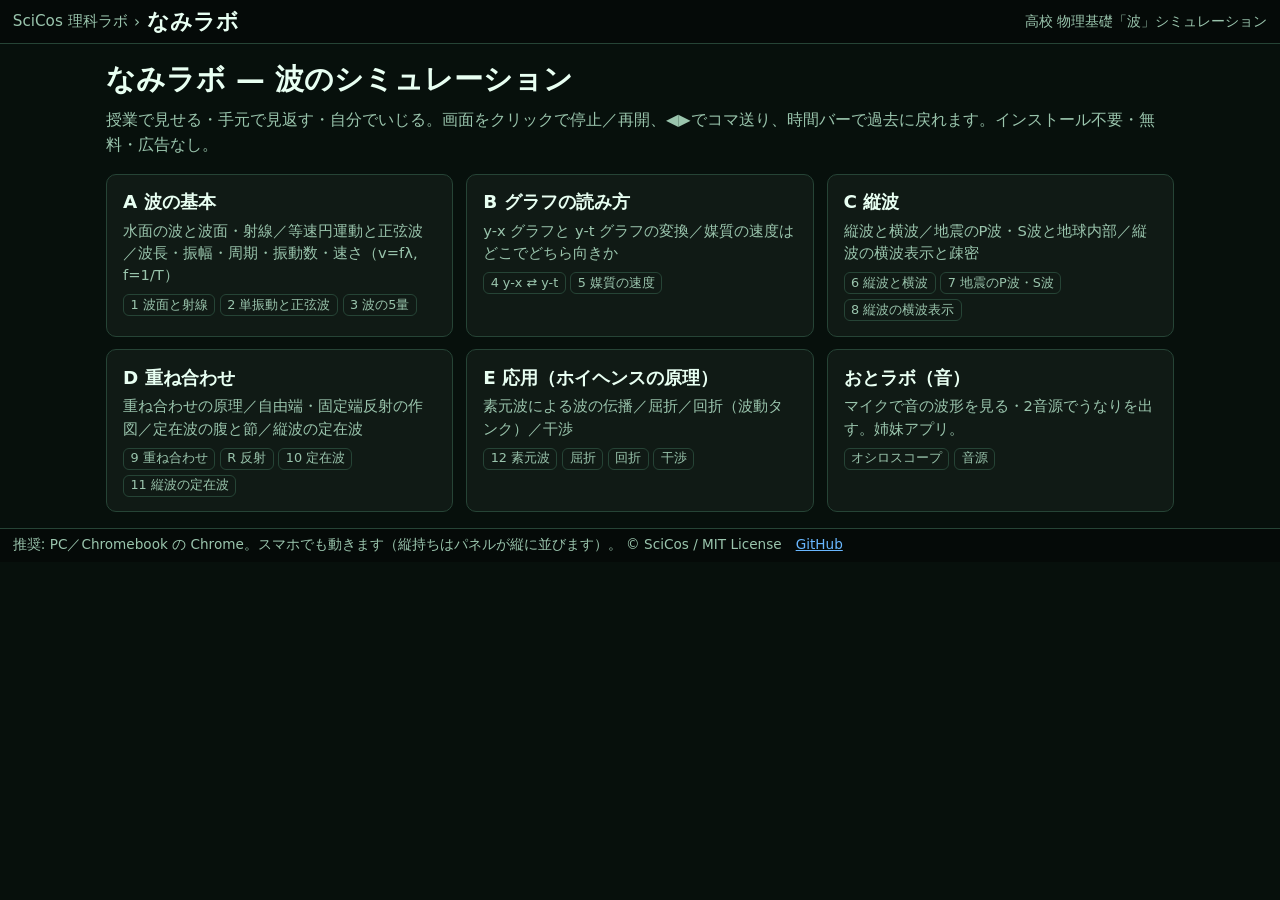
==== index.html @ 254f8e30 "feat: なみラボ v0 — 共通ライブラリ・TOP・ページA(波面と射線/単振動/波の5量)・SPEC Co-Authored-By: Claude Fable 5.1 <noreply@anth" ====
<!doctype html>
<html lang="ja">
<head>
<meta charset="utf-8">
<meta name="viewport" content="width=device-width, initial-scale=1">
<title>なみラボ - Nami Lab</title>
<link rel="stylesheet" href="common.css">
<style>
  body{overflow:auto}
  h1{margin:0;font-size:clamp(1.3rem,3vw,1.8rem)}
  .hero{padding:1rem 1rem 0;max-width:1100px;margin:0 auto;width:100%}
  .hero p{color:var(--muted);margin:.4rem 0 0;line-height:1.6}
</style>
</head>
<body>
  <header class="top">
    <div class="crumb"><a href="../scicos-lab/">SciCos 理科ラボ</a> › <span class="title">なみラボ</span></div>
    <span class="right">高校 物理基礎「波」シミュレーション</span>
  </header>
  <div class="hero">
    <h1>なみラボ — 波のシミュレーション</h1>
    <p>授業で見せる・手元で見返す・自分でいじる。画面をクリックで停止／再開、◀▶でコマ送り、時間バーで過去に戻れます。インストール不要・無料・広告なし。</p>
  </div>
  <div class="cards">
    <a class="card" href="basic.html"><h2>A 波の基本</h2><p>水面の波と波面・射線／等速円運動と正弦波／波長・振幅・周期・振動数・速さ（v=fλ, f=1/T）</p>
      <div class="tabsList"><span>1 波面と射線</span><span>2 単振動と正弦波</span><span>3 波の5量</span></div></a>
    <a class="card" href="graph.html"><h2>B グラフの読み方</h2><p>y-x グラフと y-t グラフの変換／媒質の速度はどこでどちら向きか</p>
      <div class="tabsList"><span>4 y-x ⇄ y-t</span><span>5 媒質の速度</span></div></a>
    <a class="card" href="longitudinal.html"><h2>C 縦波</h2><p>縦波と横波／地震のP波・S波と地球内部／縦波の横波表示と疎密</p>
      <div class="tabsList"><span>6 縦波と横波</span><span>7 地震のP波・S波</span><span>8 縦波の横波表示</span></div></a>
    <a class="card" href="superpose.html"><h2>D 重ね合わせ</h2><p>重ね合わせの原理／自由端・固定端反射の作図／定在波の腹と節／縦波の定在波</p>
      <div class="tabsList"><span>9 重ね合わせ</span><span>R 反射</span><span>10 定在波</span><span>11 縦波の定在波</span></div></a>
    <a class="card" href="applied.html"><h2>E 応用（ホイヘンスの原理）</h2><p>素元波による波の伝播／屈折／回折（波動タンク）／干渉</p>
      <div class="tabsList"><span>12 素元波</span><span>屈折</span><span>回折</span><span>干渉</span></div></a>
    <a class="card" href="https://torao-cos.github.io/oto-lab/"><h2>おとラボ（音）</h2><p>マイクで音の波形を見る・2音源でうなりを出す。姉妹アプリ。</p>
      <div class="tabsList"><span>オシロスコープ</span><span>音源</span></div></a>
  </div>
  <footer>推奨: PC／Chromebook の Chrome。スマホでも動きます（縦持ちはパネルが縦に並びます）。 © SciCos / MIT License　<a href="https://github.com/Torao-cos/nami-lab">GitHub</a></footer>
</body>
</html>
---- common.css ----
/* なみラボ 共通スタイル（おとラボと同パレット） */
:root{
  --bg:#07100c; --panel:#101a15; --panel2:#14231c; --line:#264436;
  --text:#e8fff2; --muted:#9ac5ad; --green:#54ff8a; --green2:#1fb85a;
  --red:#ff6b6b; --yellow:#ffd166; --blue:#69b7ff; --orange:#ffa64d; --purple:#c792ff; --cyan:#4dd0e1;
}
*{box-sizing:border-box}
[hidden]{display:none !important}
html{height:100%}
body{margin:0;min-height:100%;background:var(--bg);color:var(--text);font-family:system-ui,-apple-system,"Segoe UI","Hiragino Sans","Noto Sans JP",sans-serif}
body{display:flex;flex-direction:column;overflow-x:hidden}
button,input,select{font:inherit}
button{border:1px solid var(--line);background:var(--panel2);color:var(--text);border-radius:8px;padding:.5rem .75rem;cursor:pointer;line-height:1.2}
button:active{transform:translateY(1px)}
button.active{background:var(--green2);border-color:var(--green);color:#001b0a}
button.primary{background:var(--green2);border-color:var(--green);color:#001b0a;font-weight:800}
a{color:var(--blue)}

/* ヘッダー */
header.top{display:flex;align-items:center;gap:.6rem;padding:.45rem .8rem;background:#050a08;border-bottom:1px solid var(--line);flex-wrap:wrap}
header.top .crumb{color:var(--muted);font-size:.95rem;display:flex;gap:.4rem;align-items:center;flex-wrap:wrap}
header.top .crumb a{color:var(--muted);text-decoration:none}
header.top .crumb a:hover{color:var(--text)}
header.top .title{font-weight:900;font-size:clamp(1.05rem,2.4vw,1.35rem);color:var(--text)}
header.top .right{margin-left:auto;color:var(--muted);font-size:.85rem}

/* タブ */
nav.tabs{display:flex;gap:.45rem;padding:.5rem .65rem;background:#050a08;border-bottom:1px solid var(--line);overflow-x:auto}
nav.tabs button{flex:1 0 auto;font-weight:800;font-size:clamp(.95rem,2.2vw,1.15rem);white-space:nowrap}

/* ビュー */
main{flex:1 0 auto;display:flex;flex-direction:column}
.view{display:none;flex:1;min-height:0;flex-direction:column;padding:.6rem;gap:.55rem}
.view.show{display:flex}

/* 描画面（グリッド） */
.stage{display:grid;gap:.55rem;grid-template-columns:1fr;flex:1 0 auto;min-height:0}
.stage.cols2{grid-template-columns:1fr 1fr}
.stage.cols3{grid-template-columns:1fr 1fr 1fr}
.stage.hasMax{grid-template-columns:1fr !important}
.panel{position:relative;background:var(--panel);border:1px solid var(--line);border-radius:8px;display:flex;flex-direction:column;overflow:hidden;min-height:200px}
.panel.max{min-height:70vh}
.panel.hiddenByMax{display:none}
.panelTitle{padding:.3rem .6rem;font-size:.9rem;font-weight:700;color:var(--muted);border-bottom:1px solid var(--line);background:#0b1510;cursor:pointer;user-select:none;-webkit-user-select:none}
.panel canvas{display:block;width:100%;flex:1 1 0;height:0;min-height:160px;touch-action:none;background:#020503;cursor:pointer}
.panel .overlay{position:absolute;right:.5rem;top:.35rem;pointer-events:none;color:var(--yellow);font-weight:800;font-size:clamp(.95rem,2vw,1.2rem);text-shadow:0 0 6px #000}
.panel .overlayTL{position:absolute;left:.5rem;top:2rem;pointer-events:none;color:var(--muted);font-size:.85rem;text-shadow:0 0 6px #000}
.status{position:absolute;left:.6rem;top:.35rem;color:var(--yellow);font-weight:800;background:rgba(0,0,0,.5);padding:.2rem .45rem;border-radius:6px;pointer-events:none;font-size:.9rem}

/* 時間バー */
.timebar{display:flex;gap:.45rem;align-items:center;flex-wrap:wrap;padding:.45rem .55rem;border:1px solid var(--line);border-radius:8px;background:#0b1510}
.timebar button{padding:.4rem .65rem;font-weight:800}
.timebar input[type=range]{flex:1;min-width:120px;accent-color:var(--green)}
.timebar .tval{min-width:6.5rem;text-align:right;font-variant-numeric:tabular-nums;color:var(--green);font-weight:800}
.timebar .detailBtn{margin-left:auto}

/* 操作パネル */
.controls{display:flex;gap:.5rem .9rem;align-items:center;flex-wrap:wrap;padding:.5rem .6rem;border:1px solid var(--line);border-radius:8px;background:#0b1510}
.controls.detail{border-style:dashed;background:#0a1210}
.controls .ctl{display:flex;gap:.4rem;align-items:center;flex-wrap:wrap}
.controls .ctlLabel{color:var(--muted);font-size:.92rem;white-space:nowrap}
.controls .sep{width:1px;align-self:stretch;background:var(--line)}
.controls input[type=range]{width:140px;accent-color:var(--green)}
.controls .val{min-width:4.6rem;font-variant-numeric:tabular-nums;color:var(--text);font-weight:700}
.controls input[type=checkbox]{width:1.15rem;height:1.15rem;accent-color:var(--green)}
.controls select{background:#07100c;color:var(--text);border:1px solid var(--line);border-radius:7px;padding:.4rem}
.controls input[type=number]{width:6rem;background:#07100c;color:var(--text);border:1px solid var(--line);border-radius:7px;padding:.4rem}
.controls .note{color:var(--muted);font-size:.85rem;flex-basis:100%}
.controls .readout{font-weight:800;color:var(--yellow);font-variant-numeric:tabular-nums}
.controls .formula{font-family:"Cambria Math","STIX Two Math","Latin Modern Math",Georgia,serif;font-size:clamp(1rem,2.2vw,1.25rem);color:var(--text);flex-basis:100%;line-height:1.7}
.controls .formula b{color:var(--green);font-weight:700}
.swatch{display:inline-block;width:.9rem;height:.9rem;border-radius:3px;vertical-align:-.1rem;margin-right:.25rem}

footer{padding:.45rem .8rem;color:var(--muted);background:#050a08;border-top:1px solid var(--line);font-size:.85rem}

/* TOP（カード） */
.cards{display:grid;grid-template-columns:repeat(auto-fill,minmax(260px,1fr));gap:.8rem;padding:1rem;max-width:1100px;margin:0 auto;width:100%}
.card{display:block;background:var(--panel);border:1px solid var(--line);border-radius:10px;padding:.9rem 1rem;color:var(--text);text-decoration:none}
.card:hover{border-color:var(--green)}
.card h2{margin:0 0 .35rem;font-size:1.15rem}
.card p{margin:0;color:var(--muted);font-size:.92rem;line-height:1.5}
.card .tabsList{margin-top:.5rem;display:flex;flex-wrap:wrap;gap:.3rem}
.card .tabsList span{font-size:.8rem;border:1px solid var(--line);border-radius:6px;padding:.1rem .4rem;color:var(--muted)}
.lead{padding:1rem 1rem 0;max-width:1100px;margin:0 auto;width:100%;color:var(--muted)}

@media (max-width:760px){
  .stage.cols2,.stage.cols3{grid-template-columns:1fr}
  .view{padding:.45rem;gap:.45rem}
  .controls input[type=range]{width:120px}
  .panel{min-height:170px}
  nav.tabs button{font-size:.9rem;padding:.45rem .55rem}
}
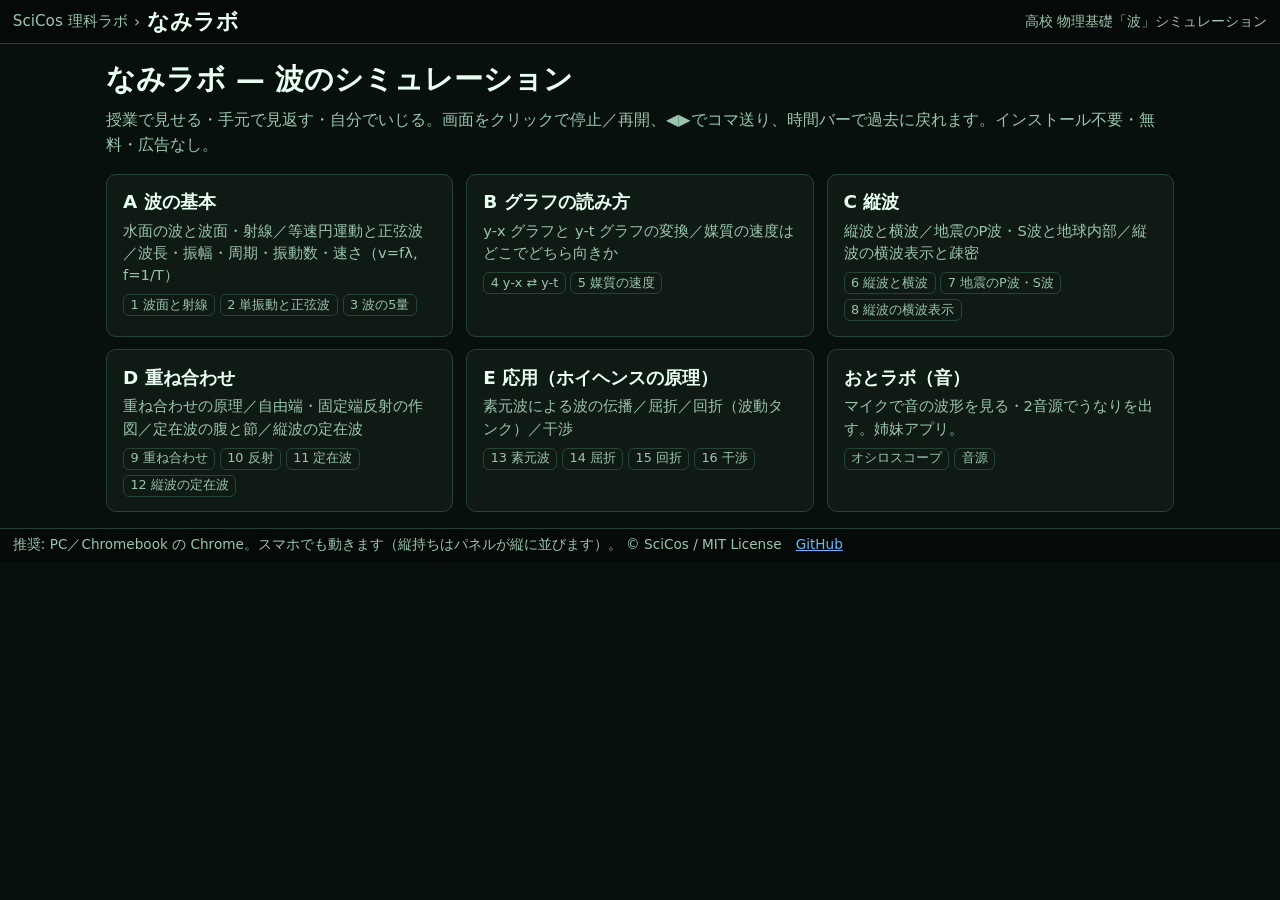
==== commit fcbc2965: "feat: 書体規則（変数斜体・単位立体）を共通化／A: 山の列挙範囲修正・未来波形を詳しくへ／B-5: 媒質の最大速さと波の速さを区別／番号振り直し（10反射〜16干渉）・SPECに鏡像トグル禁止を" ====
--- a/index.html
+++ b/index.html
@@ -29,9 +29,9 @@
     <a class="card" href="longitudinal.html"><h2>C 縦波</h2><p>縦波と横波／地震のP波・S波と地球内部／縦波の横波表示と疎密</p>
       <div class="tabsList"><span>6 縦波と横波</span><span>7 地震のP波・S波</span><span>8 縦波の横波表示</span></div></a>
     <a class="card" href="superpose.html"><h2>D 重ね合わせ</h2><p>重ね合わせの原理／自由端・固定端反射の作図／定在波の腹と節／縦波の定在波</p>
-      <div class="tabsList"><span>9 重ね合わせ</span><span>R 反射</span><span>10 定在波</span><span>11 縦波の定在波</span></div></a>
+      <div class="tabsList"><span>9 重ね合わせ</span><span>10 反射</span><span>11 定在波</span><span>12 縦波の定在波</span></div></a>
     <a class="card" href="applied.html"><h2>E 応用（ホイヘンスの原理）</h2><p>素元波による波の伝播／屈折／回折（波動タンク）／干渉</p>
-      <div class="tabsList"><span>12 素元波</span><span>屈折</span><span>回折</span><span>干渉</span></div></a>
+      <div class="tabsList"><span>13 素元波</span><span>14 屈折</span><span>15 回折</span><span>16 干渉</span></div></a>
     <a class="card" href="https://torao-cos.github.io/oto-lab/"><h2>おとラボ（音）</h2><p>マイクで音の波形を見る・2音源でうなりを出す。姉妹アプリ。</p>
       <div class="tabsList"><span>オシロスコープ</span><span>音源</span></div></a>
   </div>
--- a/common.css
+++ b/common.css
@@ -45,7 +45,7 @@
 .panel canvas{display:block;width:100%;flex:1 1 0;height:0;min-height:160px;touch-action:none;background:#020503;cursor:pointer}
 .panel .overlay{position:absolute;right:.5rem;top:.35rem;pointer-events:none;color:var(--yellow);font-weight:800;font-size:clamp(.95rem,2vw,1.2rem);text-shadow:0 0 6px #000}
 .panel .overlayTL{position:absolute;left:.5rem;top:2rem;pointer-events:none;color:var(--muted);font-size:.85rem;text-shadow:0 0 6px #000}
-.status{position:absolute;left:.6rem;top:.35rem;color:var(--yellow);font-weight:800;background:rgba(0,0,0,.5);padding:.2rem .45rem;border-radius:6px;pointer-events:none;font-size:.9rem}
+.status{position:absolute;left:.6rem;bottom:.5rem;color:var(--yellow);font-weight:800;background:rgba(0,0,0,.5);padding:.2rem .45rem;border-radius:6px;pointer-events:none;font-size:.9rem}
 
 /* 時間バー */
 .timebar{display:flex;gap:.45rem;align-items:center;flex-wrap:wrap;padding:.45rem .55rem;border:1px solid var(--line);border-radius:8px;background:#0b1510}
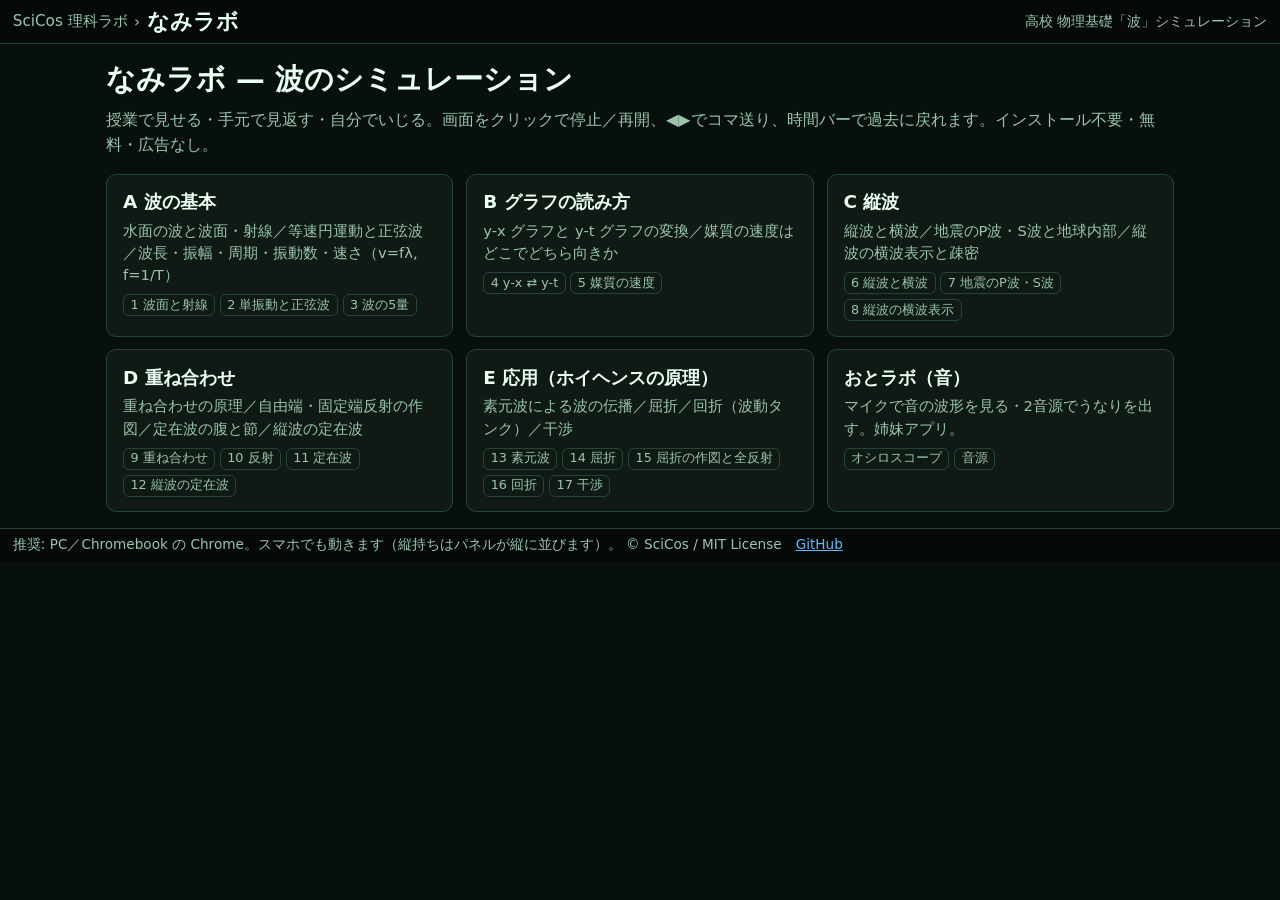
==== commit d841e6a7: "feat: 斜体はセリフ体（Times/Cambria Math）／B-5 速度矢印の長さ＝v·Δt でゴースト波形に一致／SPEC冒頭に設計原則（生徒に思考させる）を明記・E再構成の番号 Co-Au" ====
--- a/index.html
+++ b/index.html
@@ -31,7 +31,7 @@
     <a class="card" href="superpose.html"><h2>D 重ね合わせ</h2><p>重ね合わせの原理／自由端・固定端反射の作図／定在波の腹と節／縦波の定在波</p>
       <div class="tabsList"><span>9 重ね合わせ</span><span>10 反射</span><span>11 定在波</span><span>12 縦波の定在波</span></div></a>
     <a class="card" href="applied.html"><h2>E 応用（ホイヘンスの原理）</h2><p>素元波による波の伝播／屈折／回折（波動タンク）／干渉</p>
-      <div class="tabsList"><span>13 素元波</span><span>14 屈折</span><span>15 回折</span><span>16 干渉</span></div></a>
+      <div class="tabsList"><span>13 素元波</span><span>14 屈折</span><span>15 屈折の作図と全反射</span><span>16 回折</span><span>17 干渉</span></div></a>
     <a class="card" href="https://torao-cos.github.io/oto-lab/"><h2>おとラボ（音）</h2><p>マイクで音の波形を見る・2音源でうなりを出す。姉妹アプリ。</p>
       <div class="tabsList"><span>オシロスコープ</span><span>音源</span></div></a>
   </div>
--- a/common.css
+++ b/common.css
@@ -6,6 +6,8 @@
 }
 *{box-sizing:border-box}
 [hidden]{display:none !important}
+/* 物理の変数＝斜体（数式エディタ風のセリフ体）。単位・関数名は立体のまま */
+i{font-family:"Times New Roman","Cambria Math","STIX Two Math","Latin Modern Math",Times,serif;font-style:italic;font-size:1.08em}
 html{height:100%}
 body{margin:0;min-height:100%;background:var(--bg);color:var(--text);font-family:system-ui,-apple-system,"Segoe UI","Hiragino Sans","Noto Sans JP",sans-serif}
 body{display:flex;flex-direction:column;overflow-x:hidden}
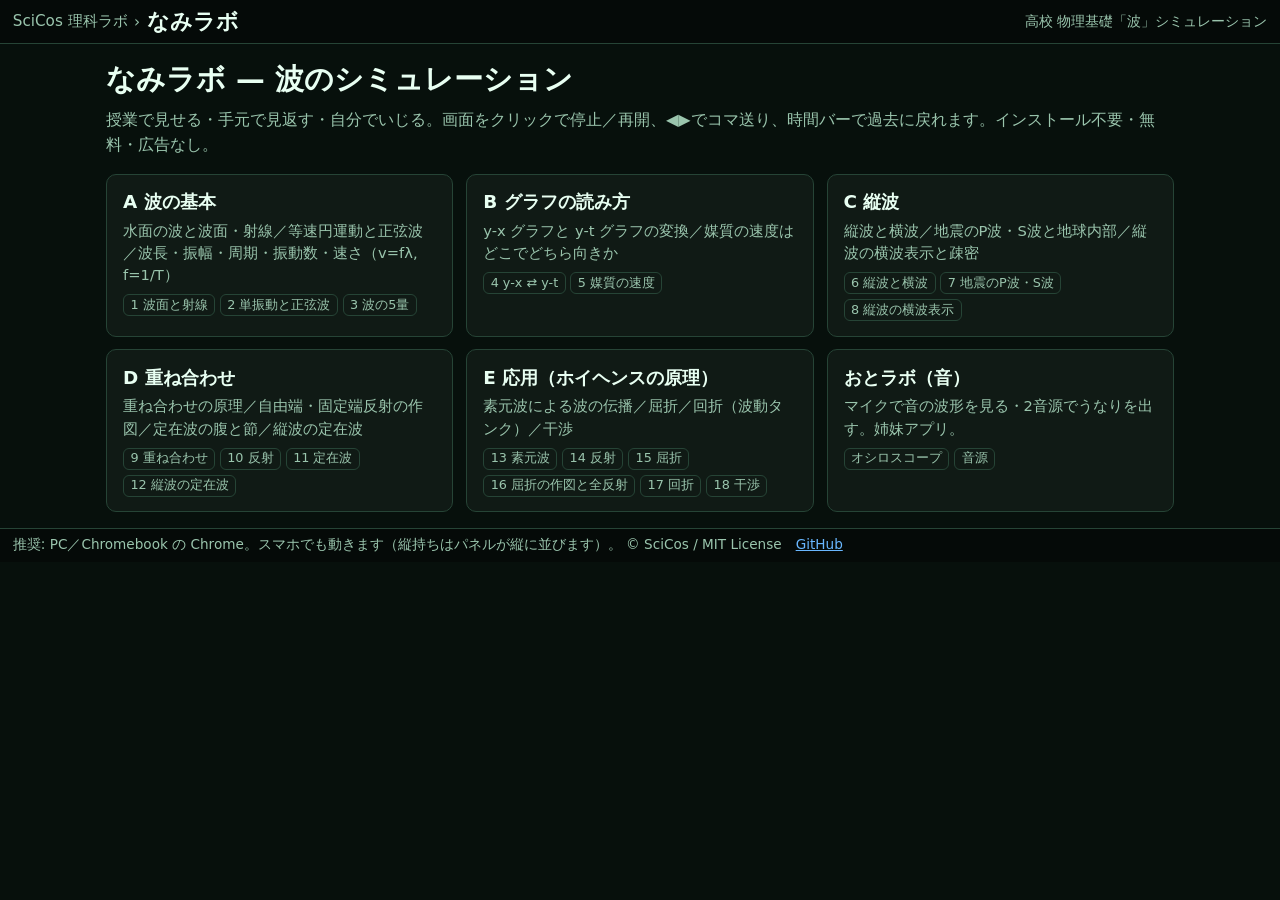
==== commit 57b0920f: "feat(common): 右列レイアウト ctx.layout('side')・時間バーの loop/tMax/timeLabel フック・canStepBack／番号13-18（反射タブ新設） C" ====
--- a/index.html
+++ b/index.html
@@ -31,7 +31,7 @@
     <a class="card" href="superpose.html"><h2>D 重ね合わせ</h2><p>重ね合わせの原理／自由端・固定端反射の作図／定在波の腹と節／縦波の定在波</p>
       <div class="tabsList"><span>9 重ね合わせ</span><span>10 反射</span><span>11 定在波</span><span>12 縦波の定在波</span></div></a>
     <a class="card" href="applied.html"><h2>E 応用（ホイヘンスの原理）</h2><p>素元波による波の伝播／屈折／回折（波動タンク）／干渉</p>
-      <div class="tabsList"><span>13 素元波</span><span>14 屈折</span><span>15 屈折の作図と全反射</span><span>16 回折</span><span>17 干渉</span></div></a>
+      <div class="tabsList"><span>13 素元波</span><span>14 反射</span><span>15 屈折</span><span>16 屈折の作図と全反射</span><span>17 回折</span><span>18 干渉</span></div></a>
     <a class="card" href="https://torao-cos.github.io/oto-lab/"><h2>おとラボ（音）</h2><p>マイクで音の波形を見る・2音源でうなりを出す。姉妹アプリ。</p>
       <div class="tabsList"><span>オシロスコープ</span><span>音源</span></div></a>
   </div>
--- a/common.css
+++ b/common.css
@@ -34,6 +34,18 @@
 main{flex:1 0 auto;display:flex;flex-direction:column}
 .view{display:none;flex:1;min-height:0;flex-direction:column;padding:.6rem;gap:.55rem}
 .view.show{display:flex}
+
+/* 操作子を右列に置くレイアウト（大きな1枚の図が主役のタブ用: ctx.layout('side')） */
+.view.side.show{display:grid;grid-template-columns:minmax(0,1fr) minmax(230px,300px);grid-template-areas:"stage ctl" "bar bar" "detail detail";align-items:stretch}
+.view.side .stage{grid-area:stage;min-height:0}
+.view.side .timebar{grid-area:bar}
+.view.side .controls:not(.detail){grid-area:ctl;flex-direction:column;align-items:stretch;overflow:auto;align-content:flex-start}
+.view.side .controls:not(.detail) .ctl{flex-direction:row;flex-wrap:wrap}
+.view.side .controls:not(.detail) input[type=range]{flex:1;min-width:0;width:auto}
+.view.side .controls:not(.detail) .note{flex-basis:auto}
+.view.side .controls:not(.detail) .sep{width:auto;height:1px;align-self:auto}
+.view.side .controls.detail{grid-area:detail}
+@media (max-width:760px){.view.side.show{display:flex}}
 
 /* 描画面（グリッド） */
 .stage{display:grid;gap:.55rem;grid-template-columns:1fr;flex:1 0 auto;min-height:0}
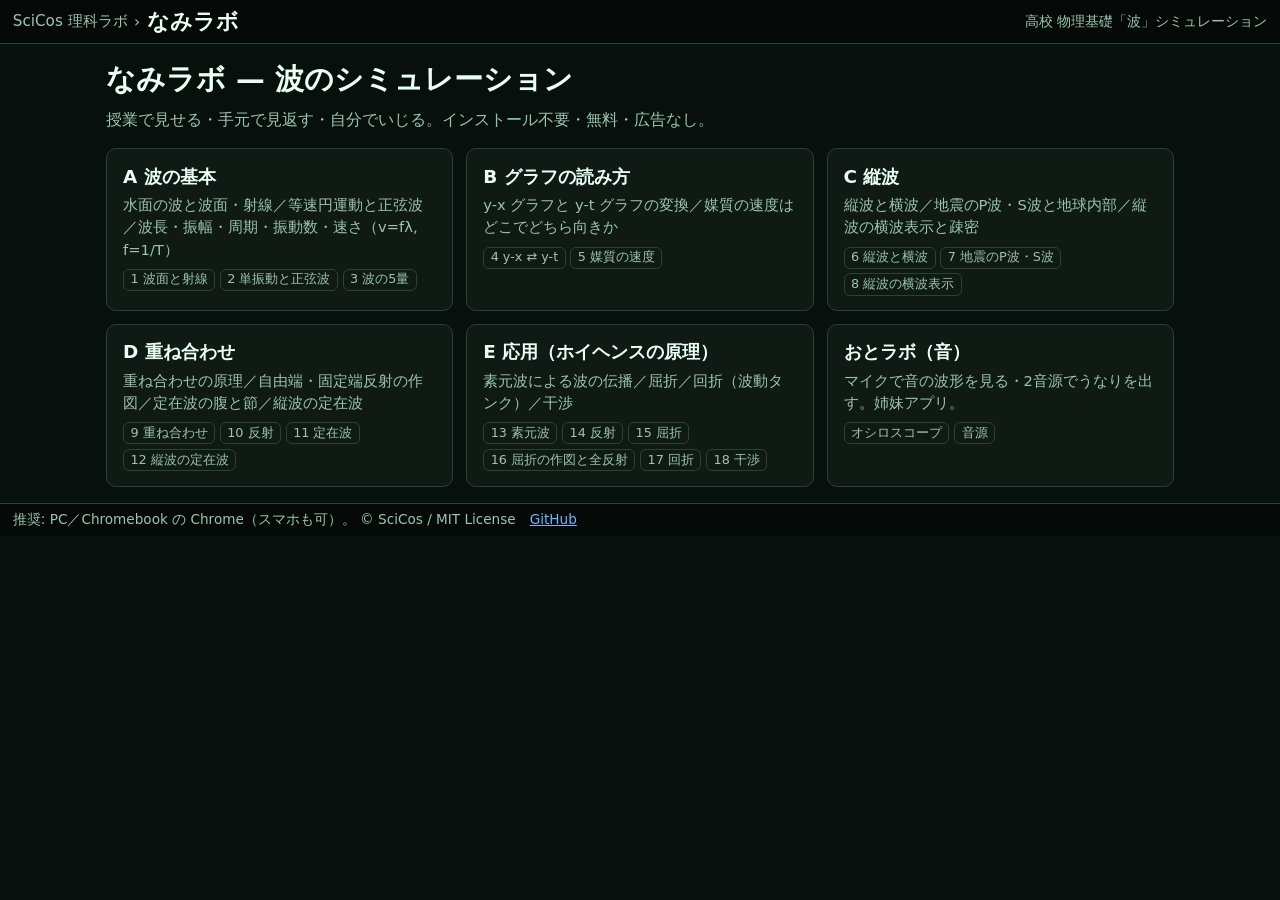
==== commit 031be26f: "trim: 弁明・理由そのもの・操作説明の文を削減（A〜E全ページ・index） 体感で理解する方針（owner 2026-11-05）に合わせて約50か所を削除・短縮。 test-applied の" ====
--- a/index.html
+++ b/index.html
@@ -5,6 +5,7 @@
 <meta name="viewport" content="width=device-width, initial-scale=1">
 <title>なみラボ - Nami Lab</title>
 <link rel="stylesheet" href="common.css">
+<script>(function(){var m=null;try{m=new URLSearchParams(location.search).get('mode')}catch(e){}if(m!=='proj'&&m!=='dark'){try{m=localStorage.getItem('nami.mode')}catch(e){}}document.documentElement.dataset.mode=(m==='proj')?'proj':'dark';})();</script>
 <style>
   body{overflow:auto}
   h1{margin:0;font-size:clamp(1.3rem,3vw,1.8rem)}
@@ -19,7 +20,7 @@
   </header>
   <div class="hero">
     <h1>なみラボ — 波のシミュレーション</h1>
-    <p>授業で見せる・手元で見返す・自分でいじる。画面をクリックで停止／再開、◀▶でコマ送り、時間バーで過去に戻れます。インストール不要・無料・広告なし。</p>
+    <p>授業で見せる・手元で見返す・自分でいじる。インストール不要・無料・広告なし。</p>
   </div>
   <div class="cards">
     <a class="card" href="basic.html"><h2>A 波の基本</h2><p>水面の波と波面・射線／等速円運動と正弦波／波長・振幅・周期・振動数・速さ（v=fλ, f=1/T）</p>
@@ -35,6 +36,6 @@
     <a class="card" href="https://torao-cos.github.io/oto-lab/"><h2>おとラボ（音）</h2><p>マイクで音の波形を見る・2音源でうなりを出す。姉妹アプリ。</p>
       <div class="tabsList"><span>オシロスコープ</span><span>音源</span></div></a>
   </div>
-  <footer>推奨: PC／Chromebook の Chrome。スマホでも動きます（縦持ちはパネルが縦に並びます）。 © SciCos / MIT License　<a href="https://github.com/Torao-cos/nami-lab">GitHub</a></footer>
+  <footer>推奨: PC／Chromebook の Chrome（スマホも可）。 © SciCos / MIT License　<a href="https://github.com/Torao-cos/nami-lab">GitHub</a></footer>
 </body>
 </html>
--- a/common.css
+++ b/common.css
@@ -1,9 +1,23 @@
 /* なみラボ 共通スタイル（おとラボと同パレット） */
 :root{
-  --bg:#07100c; --panel:#101a15; --panel2:#14231c; --line:#264436;
-  --text:#e8fff2; --muted:#9ac5ad; --green:#54ff8a; --green2:#1fb85a;
+  --bg:#07100c; --bg2:#050a08; --panel:#101a15; --panel2:#14231c; --panel3:#0a1210; --canvas:#020503; --line:#264436;
+  --text:#e8fff2; --muted:#9ac5ad; --green:#54ff8a; --green2:#1fb85a; --onGreen:#001b0a;
   --red:#ff6b6b; --yellow:#ffd166; --blue:#69b7ff; --orange:#ffa64d; --purple:#c792ff; --cyan:#4dd0e1;
+  --statusBg:rgba(0,0,0,.5); --shadow:#000;
 }
+/* 投影モード（白地・黒字・濃い色・大きい文字）。common.js が html[data-mode=proj] を立てる */
+html[data-mode=proj]{
+  --bg:#ffffff; --bg2:#f0f3f1; --panel:#ffffff; --panel2:#eef2ef; --panel3:#e8ede9; --canvas:#ffffff; --line:#9fb0a5;
+  --text:#111111; --muted:#2f3a34; --green:#0a7d2c; --green2:#1a9a3a; --onGreen:#ffffff;
+  --red:#c8102e; --yellow:#8a5a00; --blue:#1d4fc4; --orange:#c65a00; --purple:#6a1fb5; --cyan:#00796b;
+  --statusBg:rgba(255,255,255,.85); --shadow:#fff;
+  font-size:118%;
+}
+html[data-mode=proj] .panelTitle{font-size:1.05rem;color:var(--text)}
+html[data-mode=proj] .controls .ctlLabel,html[data-mode=proj] .controls .note{color:var(--text)}
+html[data-mode=proj] .controls .formula b{color:var(--green)}
+html[data-mode=proj] button{font-weight:700}
+header.top .modeBtn{margin-left:.4rem;font-weight:800;padding:.35rem .7rem}
 *{box-sizing:border-box}
 [hidden]{display:none !important}
 /* 物理の変数＝斜体（数式エディタ風のセリフ体）。単位・関数名は立体のまま */
@@ -14,12 +28,12 @@
 button,input,select{font:inherit}
 button{border:1px solid var(--line);background:var(--panel2);color:var(--text);border-radius:8px;padding:.5rem .75rem;cursor:pointer;line-height:1.2}
 button:active{transform:translateY(1px)}
-button.active{background:var(--green2);border-color:var(--green);color:#001b0a}
-button.primary{background:var(--green2);border-color:var(--green);color:#001b0a;font-weight:800}
+button.active{background:var(--green2);border-color:var(--green);color:var(--onGreen)}
+button.primary{background:var(--green2);border-color:var(--green);color:var(--onGreen);font-weight:800}
 a{color:var(--blue)}
 
 /* ヘッダー */
-header.top{display:flex;align-items:center;gap:.6rem;padding:.45rem .8rem;background:#050a08;border-bottom:1px solid var(--line);flex-wrap:wrap}
+header.top{display:flex;align-items:center;gap:.6rem;padding:.45rem .8rem;background:var(--bg2);border-bottom:1px solid var(--line);flex-wrap:wrap}
 header.top .crumb{color:var(--muted);font-size:.95rem;display:flex;gap:.4rem;align-items:center;flex-wrap:wrap}
 header.top .crumb a{color:var(--muted);text-decoration:none}
 header.top .crumb a:hover{color:var(--text)}
@@ -27,7 +41,7 @@
 header.top .right{margin-left:auto;color:var(--muted);font-size:.85rem}
 
 /* タブ */
-nav.tabs{display:flex;gap:.45rem;padding:.5rem .65rem;background:#050a08;border-bottom:1px solid var(--line);overflow-x:auto}
+nav.tabs{display:flex;gap:.45rem;padding:.5rem .65rem;background:var(--bg2);border-bottom:1px solid var(--line);overflow-x:auto}
 nav.tabs button{flex:1 0 auto;font-weight:800;font-size:clamp(.95rem,2.2vw,1.15rem);white-space:nowrap}
 
 /* ビュー */
@@ -55,37 +69,37 @@
 .panel{position:relative;background:var(--panel);border:1px solid var(--line);border-radius:8px;display:flex;flex-direction:column;overflow:hidden;min-height:200px}
 .panel.max{min-height:70vh}
 .panel.hiddenByMax{display:none}
-.panelTitle{padding:.3rem .6rem;font-size:.9rem;font-weight:700;color:var(--muted);border-bottom:1px solid var(--line);background:#0b1510;cursor:pointer;user-select:none;-webkit-user-select:none}
-.panel canvas{display:block;width:100%;flex:1 1 0;height:0;min-height:160px;touch-action:none;background:#020503;cursor:pointer}
-.panel .overlay{position:absolute;right:.5rem;top:.35rem;pointer-events:none;color:var(--yellow);font-weight:800;font-size:clamp(.95rem,2vw,1.2rem);text-shadow:0 0 6px #000}
-.panel .overlayTL{position:absolute;left:.5rem;top:2rem;pointer-events:none;color:var(--muted);font-size:.85rem;text-shadow:0 0 6px #000}
-.status{position:absolute;left:.6rem;bottom:.5rem;color:var(--yellow);font-weight:800;background:rgba(0,0,0,.5);padding:.2rem .45rem;border-radius:6px;pointer-events:none;font-size:.9rem}
+.panelTitle{padding:.3rem .6rem;font-size:.9rem;font-weight:700;color:var(--muted);border-bottom:1px solid var(--line);background:var(--panel2);cursor:pointer;user-select:none;-webkit-user-select:none}
+.panel canvas{display:block;width:100%;flex:1 1 0;height:0;min-height:160px;touch-action:none;background:var(--canvas);cursor:pointer}
+.panel .overlay{position:absolute;right:.5rem;top:.35rem;pointer-events:none;color:var(--yellow);font-weight:800;font-size:clamp(.95rem,2vw,1.2rem);text-shadow:0 0 6px var(--shadow)}
+.panel .overlayTL{position:absolute;left:.5rem;top:2rem;pointer-events:none;color:var(--muted);font-size:.85rem;text-shadow:0 0 6px var(--shadow)}
+.status{position:absolute;left:.6rem;bottom:.5rem;color:var(--yellow);font-weight:800;background:var(--statusBg);padding:.2rem .45rem;border-radius:6px;pointer-events:none;font-size:.9rem}
 
 /* 時間バー */
-.timebar{display:flex;gap:.45rem;align-items:center;flex-wrap:wrap;padding:.45rem .55rem;border:1px solid var(--line);border-radius:8px;background:#0b1510}
+.timebar{display:flex;gap:.45rem;align-items:center;flex-wrap:wrap;padding:.45rem .55rem;border:1px solid var(--line);border-radius:8px;background:var(--panel2)}
 .timebar button{padding:.4rem .65rem;font-weight:800}
 .timebar input[type=range]{flex:1;min-width:120px;accent-color:var(--green)}
 .timebar .tval{min-width:6.5rem;text-align:right;font-variant-numeric:tabular-nums;color:var(--green);font-weight:800}
 .timebar .detailBtn{margin-left:auto}
 
 /* 操作パネル */
-.controls{display:flex;gap:.5rem .9rem;align-items:center;flex-wrap:wrap;padding:.5rem .6rem;border:1px solid var(--line);border-radius:8px;background:#0b1510}
-.controls.detail{border-style:dashed;background:#0a1210}
+.controls{display:flex;gap:.5rem .9rem;align-items:center;flex-wrap:wrap;padding:.5rem .6rem;border:1px solid var(--line);border-radius:8px;background:var(--panel2)}
+.controls.detail{border-style:dashed;background:var(--panel3)}
 .controls .ctl{display:flex;gap:.4rem;align-items:center;flex-wrap:wrap}
 .controls .ctlLabel{color:var(--muted);font-size:.92rem;white-space:nowrap}
 .controls .sep{width:1px;align-self:stretch;background:var(--line)}
 .controls input[type=range]{width:140px;accent-color:var(--green)}
 .controls .val{min-width:4.6rem;font-variant-numeric:tabular-nums;color:var(--text);font-weight:700}
 .controls input[type=checkbox]{width:1.15rem;height:1.15rem;accent-color:var(--green)}
-.controls select{background:#07100c;color:var(--text);border:1px solid var(--line);border-radius:7px;padding:.4rem}
-.controls input[type=number]{width:6rem;background:#07100c;color:var(--text);border:1px solid var(--line);border-radius:7px;padding:.4rem}
+.controls select{background:var(--bg);color:var(--text);border:1px solid var(--line);border-radius:7px;padding:.4rem}
+.controls input[type=number]{width:6rem;background:var(--bg);color:var(--text);border:1px solid var(--line);border-radius:7px;padding:.4rem}
 .controls .note{color:var(--muted);font-size:.85rem;flex-basis:100%}
 .controls .readout{font-weight:800;color:var(--yellow);font-variant-numeric:tabular-nums}
 .controls .formula{font-family:"Cambria Math","STIX Two Math","Latin Modern Math",Georgia,serif;font-size:clamp(1rem,2.2vw,1.25rem);color:var(--text);flex-basis:100%;line-height:1.7}
 .controls .formula b{color:var(--green);font-weight:700}
 .swatch{display:inline-block;width:.9rem;height:.9rem;border-radius:3px;vertical-align:-.1rem;margin-right:.25rem}
 
-footer{padding:.45rem .8rem;color:var(--muted);background:#050a08;border-top:1px solid var(--line);font-size:.85rem}
+footer{padding:.45rem .8rem;color:var(--muted);background:var(--bg2);border-top:1px solid var(--line);font-size:.85rem}
 
 /* TOP（カード） */
 .cards{display:grid;grid-template-columns:repeat(auto-fill,minmax(260px,1fr));gap:.8rem;padding:1rem;max-width:1100px;margin:0 auto;width:100%}
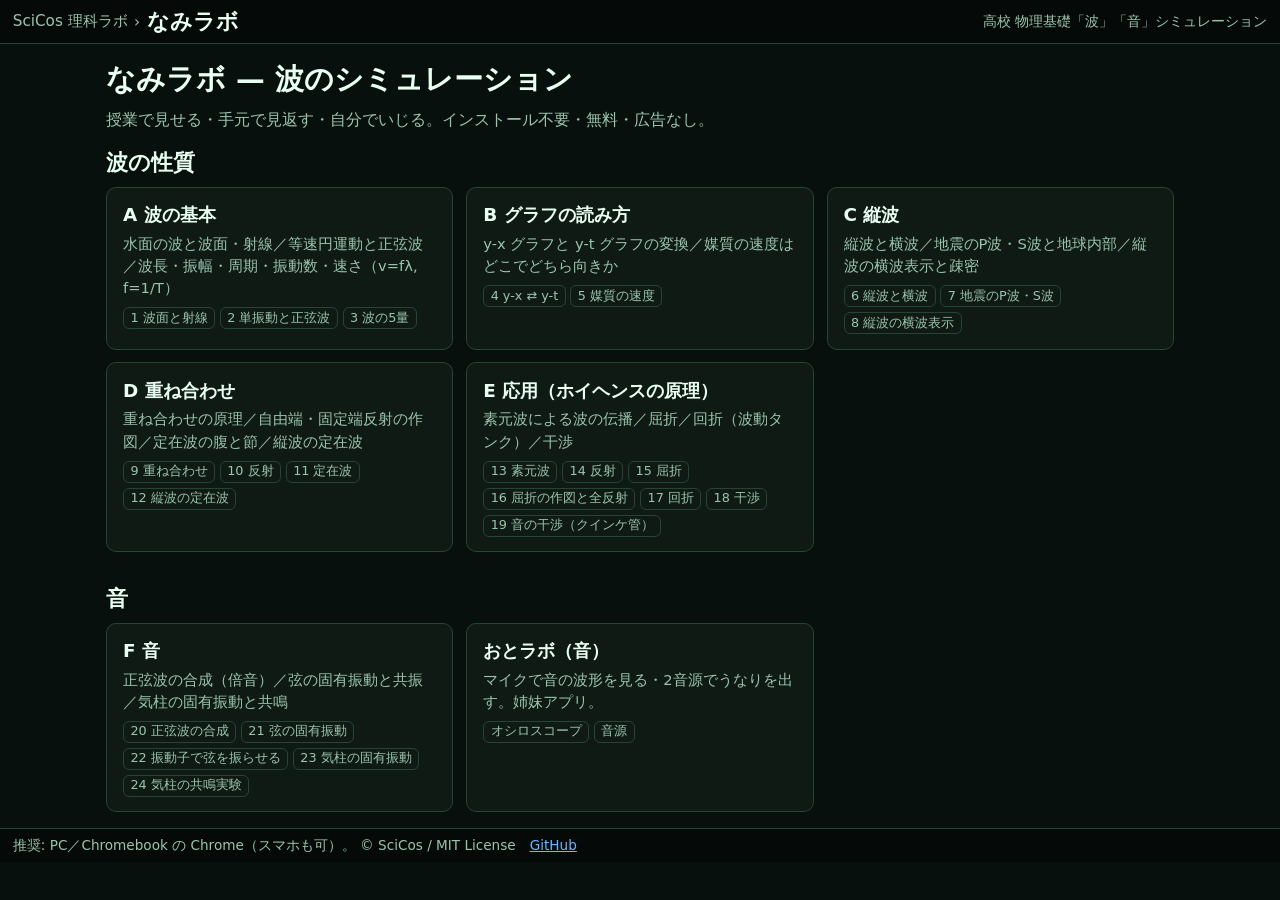
==== commit e55c6727: "move: 音のシミュレーションをなみラボへ（E-19 クインケ管・F 音 20〜24）／おとラボはオシロ専用・旧URLはリダイレクト・パンくず追加 Co-Authored-By: Claude Op" ====
--- a/index.html
+++ b/index.html
@@ -11,17 +11,20 @@
   h1{margin:0;font-size:clamp(1.3rem,3vw,1.8rem)}
   .hero{padding:1rem 1rem 0;max-width:1100px;margin:0 auto;width:100%}
   .hero p{color:var(--muted);margin:.4rem 0 0;line-height:1.6}
+  .secH{margin:0 auto;padding:1rem 1rem 0;max-width:1100px;width:100%;font-size:clamp(1.1rem,2.4vw,1.35rem)}
+  .secH + .cards{padding-top:.6rem}
 </style>
 </head>
 <body>
   <header class="top">
     <div class="crumb"><a href="../scicos-lab/">SciCos 理科ラボ</a> › <span class="title">なみラボ</span></div>
-    <span class="right">高校 物理基礎「波」シミュレーション</span>
+    <span class="right">高校 物理基礎「波」「音」シミュレーション</span>
   </header>
   <div class="hero">
     <h1>なみラボ — 波のシミュレーション</h1>
     <p>授業で見せる・手元で見返す・自分でいじる。インストール不要・無料・広告なし。</p>
   </div>
+  <h2 class="secH">波の性質</h2>
   <div class="cards">
     <a class="card" href="basic.html"><h2>A 波の基本</h2><p>水面の波と波面・射線／等速円運動と正弦波／波長・振幅・周期・振動数・速さ（v=fλ, f=1/T）</p>
       <div class="tabsList"><span>1 波面と射線</span><span>2 単振動と正弦波</span><span>3 波の5量</span></div></a>
@@ -32,7 +35,12 @@
     <a class="card" href="superpose.html"><h2>D 重ね合わせ</h2><p>重ね合わせの原理／自由端・固定端反射の作図／定在波の腹と節／縦波の定在波</p>
       <div class="tabsList"><span>9 重ね合わせ</span><span>10 反射</span><span>11 定在波</span><span>12 縦波の定在波</span></div></a>
     <a class="card" href="applied.html"><h2>E 応用（ホイヘンスの原理）</h2><p>素元波による波の伝播／屈折／回折（波動タンク）／干渉</p>
-      <div class="tabsList"><span>13 素元波</span><span>14 反射</span><span>15 屈折</span><span>16 屈折の作図と全反射</span><span>17 回折</span><span>18 干渉</span></div></a>
+      <div class="tabsList"><span>13 素元波</span><span>14 反射</span><span>15 屈折</span><span>16 屈折の作図と全反射</span><span>17 回折</span><span>18 干渉</span><span>19 音の干渉（クインケ管）</span></div></a>
+  </div>
+  <h2 class="secH">音</h2>
+  <div class="cards">
+    <a class="card" href="sound.html"><h2>F 音</h2><p>正弦波の合成（倍音）／弦の固有振動と共振／気柱の固有振動と共鳴</p>
+      <div class="tabsList"><span>20 正弦波の合成</span><span>21 弦の固有振動</span><span>22 振動子で弦を振らせる</span><span>23 気柱の固有振動</span><span>24 気柱の共鳴実験</span></div></a>
     <a class="card" href="https://torao-cos.github.io/oto-lab/"><h2>おとラボ（音）</h2><p>マイクで音の波形を見る・2音源でうなりを出す。姉妹アプリ。</p>
       <div class="tabsList"><span>オシロスコープ</span><span>音源</span></div></a>
   </div>
